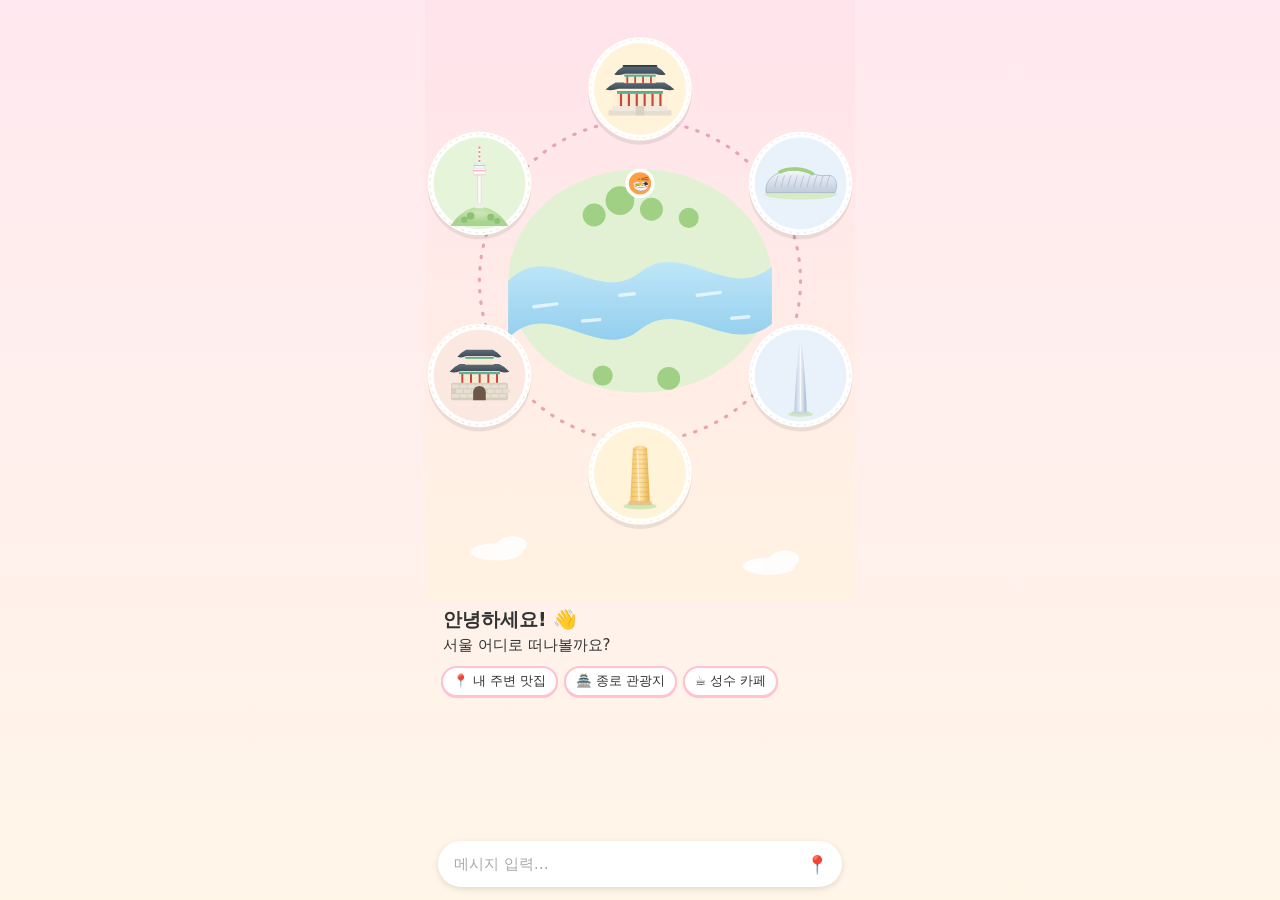
==== static/index.html @ 60876f50 "feat: 화면 뼈대와 S2a 첫 화면" ====
<!doctype html>
<html lang="ko">
<head>
  <meta charset="utf-8">
  <meta name="viewport" content="width=device-width, initial-scale=1, viewport-fit=cover">
  <meta name="theme-color" content="#ffe9f0">
  <title>서울 여행 친구</title>
  <link rel="stylesheet" href="css/app.css">
</head>
<body>
  <main class="app" id="app">
    <section class="home" id="home"></section>
    <section class="result" id="result" hidden></section>
    <form class="inp" id="inp" autocomplete="off">
      <input id="msg" name="message" type="text" maxlength="500" placeholder="메시지 입력…" aria-label="메시지 입력">
      <button type="button" class="gps" id="gps" aria-label="현재 위치 사용">📍</button>
    </form>
  </main>
  <script type="module" src="js/app.js"></script>
</body>
</html>
---- static/css/app.css ----
/* 서울 여행 친구 — 확정 시안(docs/superpowers/mockups) 색·크기를 393px 폭 기준으로 옮김 */
:root {
  --pink: #ff8fa3;
  --orange: #ff9f43;
  --cream: #fdf6e3;
  --bg-top: #ffe9f0;
  --bg-bottom: #fff6e8;
  --pink-line: #ffc2cf;
  --pink-soft: #ffd6df;
  --ink: #333;
  --brown: #5a4632;
  --muted: #aaa;
}

* { box-sizing: border-box; }
html, body { margin: 0; height: 100%; }
body {
  background: linear-gradient(var(--bg-top), var(--bg-bottom)) fixed;
  color: var(--ink);
  font-family: "Pretendard", "Apple SD Gothic Neo", "Malgun Gothic", "Noto Sans KR", system-ui, sans-serif;
  font-size: 15px;
  -webkit-tap-highlight-color: transparent;
}
button { font: inherit; color: inherit; cursor: pointer; }
[hidden] { display: none !important; }

.app {
  max-width: 430px;
  margin: 0 auto;
  height: 100vh;
  height: 100dvh;
  display: flex;
  flex-direction: column;
  background: linear-gradient(var(--bg-top), var(--bg-bottom));
  overflow: hidden;
  position: relative;
}

/* ---------- 첫 화면 S2a ---------- */
.home { flex: 1; min-height: 0; overflow-y: auto; display: flex; flex-direction: column; }
.home-art { display: block; width: 100%; flex-shrink: 0; }
@keyframes bob { 0%, 100% { transform: translateY(0); } 50% { transform: translateY(-4px); } }
.bob { animation: bob 1.8s ease-in-out infinite; }
.hello { padding: 4px 18px 10px; line-height: 1.45; font-size: 15px; }
.hello b { font-size: 19px; display: block; margin-bottom: 1px; }
.home-chips { display: flex; flex-wrap: wrap; gap: 6px; padding: 0 16px 12px; }
.home-chip {
  font-size: 12.5px; padding: 5px 10px; border-radius: 999px; background: #fff; white-space: nowrap;
  border: 2px solid var(--pink-line); box-shadow: 0 1px 0 var(--pink-line);
}
.home-chip:active { transform: translateY(1px); box-shadow: none; }

/* ---------- 입력창 ---------- */
.inp {
  margin: 0 13px 13px; flex-shrink: 0;
  display: flex; align-items: center; gap: 8px;
  background: #fff; border-radius: 999px; padding: 6px 8px 6px 16px;
  box-shadow: 0 2px 6px rgba(0, 0, 0, .12);
}
.inp input {
  flex: 1; min-width: 0; border: 0; outline: 0; background: transparent;
  font: inherit; font-size: 15px; color: var(--ink); padding: 5px 0;
}
.inp input::placeholder { color: var(--muted); }
.inp .gps {
  margin-left: auto; border: 0; background: transparent; font-size: 18px;
  width: 34px; height: 34px; border-radius: 50%; display: flex; align-items: center; justify-content: center;
}
.inp .gps.on { background: #e9f1ff; box-shadow: 0 0 0 2px #4f8cff55; }
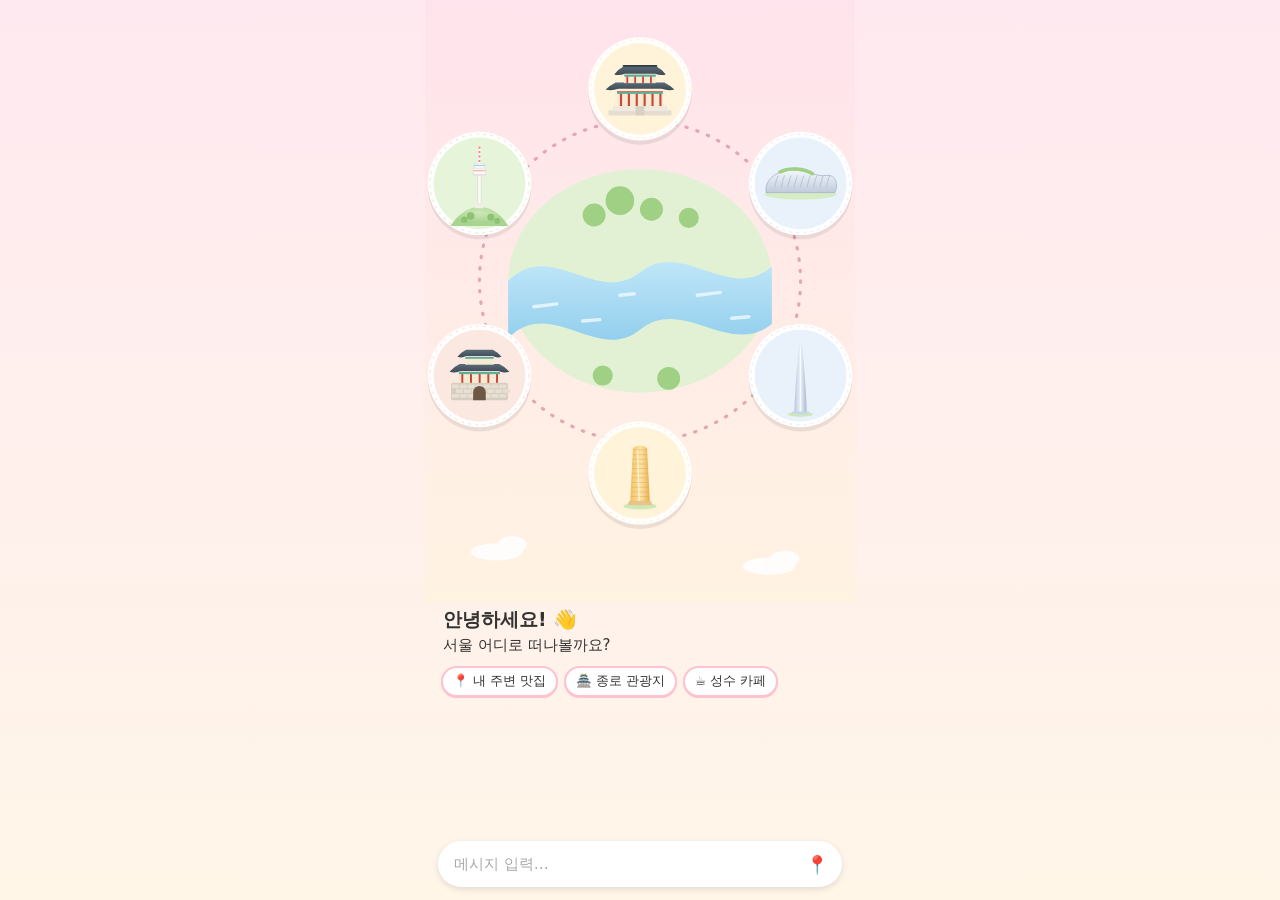
==== commit 3dc68891: "style: 결과 화면 제목을 고운돋움 서체로 Co-Authored-By: Claude Opus 5.5 <noreply@anthropic.com>" ====
--- a/static/index.html
+++ b/static/index.html
@@ -5,6 +5,9 @@
   <meta name="viewport" content="width=device-width, initial-scale=1, viewport-fit=cover">
   <meta name="theme-color" content="#ffe9f0">
   <title>서울 여행 친구</title>
+  <link rel="preconnect" href="https://fonts.googleapis.com">
+  <link rel="preconnect" href="https://fonts.gstatic.com" crossorigin>
+  <link rel="stylesheet" href="https://fonts.googleapis.com/css2?family=Gowun+Dodum&amp;display=swap">
   <link rel="stylesheet" href="css/app.css">
 </head>
 <body>
--- a/static/css/app.css
+++ b/static/css/app.css
@@ -39,8 +39,13 @@
 /* ---------- 첫 화면 S2a ---------- */
 .home { flex: 1; min-height: 0; overflow-y: auto; display: flex; flex-direction: column; }
 .home-art { display: block; width: 100%; flex-shrink: 0; }
-@keyframes bob { 0%, 100% { transform: translateY(0); } 50% { transform: translateY(-4px); } }
-.bob { animation: bob 1.8s ease-in-out infinite; }
+/* 포인터를 따라다니는 🎒 (follower.js) — 클릭을 막지 않음 */
+.follower {
+  position: fixed; left: 0; top: 0; z-index: 50; pointer-events: none; user-select: none;
+  font-size: 24px; line-height: 1; opacity: 0; transition: opacity .35s ease;
+  will-change: transform; filter: drop-shadow(0 2px 2px rgba(200, 90, 120, .25));
+}
+.follower.show { opacity: 1; }
 .hello { padding: 4px 18px 10px; line-height: 1.45; font-size: 15px; }
 .hello b { font-size: 19px; display: block; margin-bottom: 1px; }
 .home-chips { display: flex; flex-wrap: wrap; gap: 6px; padding: 0 16px 12px; }
@@ -67,3 +72,132 @@
   width: 34px; height: 34px; border-radius: 50%; display: flex; align-items: center; justify-content: center;
 }
 .inp .gps.on { background: #e9f1ff; box-shadow: 0 0 0 2px #4f8cff55; }
+
+/* ---------- 일러스트 지도 (시안 result-screen.html) ---------- */
+.map {
+  position: relative; margin: 0 13px; flex-shrink: 0;
+  aspect-ratio: 4 / 3.5; border-radius: 26px; overflow: hidden;
+  border: 3px solid #fff; box-shadow: 0 2px 10px rgba(220, 120, 150, .2);
+  background: var(--cream);
+}
+.map svg { position: absolute; inset: 0; width: 100%; height: 100%; display: block; }
+.pin {
+  position: absolute; transform: translate(-50%, -42px);
+  display: flex; flex-direction: column; align-items: center;
+  background: none; border: 0; padding: 0; margin: 0;
+  font-size: 12px; font-weight: 700; color: var(--brown); z-index: 1;
+}
+.pin .head {
+  width: 36px; height: 36px; border-radius: 50% 50% 50% 0; transform: rotate(-45deg);
+  display: flex; align-items: center; justify-content: center;
+  border: 2.5px solid #fff; box-shadow: 0 2px 5px rgba(0, 0, 0, .25); transition: transform .15s;
+}
+.pin .head span { transform: rotate(45deg); font-size: 18px; line-height: 1; }
+.pin.on { z-index: 3; }
+.pin.on .head { transform: rotate(-45deg) scale(1.25); }
+.pin .lbl {
+  margin-top: 4px; background: #fff; padding: 1px 8px; border-radius: 9px; white-space: nowrap;
+  box-shadow: 0 1px 3px rgba(0, 0, 0, .15); max-width: 130px; overflow: hidden; text-overflow: ellipsis;
+}
+.pin.on .lbl { margin-top: 9px; }
+.pin.nolbl .lbl { visibility: hidden; }
+.pin.tour .head { background: var(--pink); }
+.pin.food .head { background: var(--orange); }
+.me {
+  position: absolute; width: 18px; height: 18px; border-radius: 50%; background: #4f8cff;
+  border: 3px solid #fff; box-shadow: 0 0 0 8px rgba(79, 140, 255, .2); transform: translate(-50%, -50%); z-index: 0;
+}
+.legend {
+  position: absolute; left: 10px; bottom: 10px; background: #fffd; padding: 3px 10px;
+  border-radius: 10px; font-size: 12px; color: var(--brown); z-index: 4;
+}
+.legend.up { bottom: auto; top: 10px; } /* .top은 상단 바 클래스와 겹쳐서 쓰지 않음 */
+
+/* ---------- 결과 화면 (시안 result-screen.html / result-folded-b.html) ---------- */
+.result { flex: 1; min-height: 0; display: flex; flex-direction: column; }
+.top {
+  display: flex; justify-content: space-between; align-items: center;
+  padding: 10px 16px; font-weight: 700; font-size: 17px; flex-shrink: 0;
+}
+.top .brand { display: inline-flex; align-items: center; gap: 6px; }
+.top .brand-ico { font-size: 17px; line-height: 1; }
+/* 제목만 고운돋움 (Google Fonts, SIL OFL). 굵은 굵기가 없는 서체라 400 고정. 실패하면 기본 서체로 */
+.top .brand-name {
+  font-family: "Gowun Dodum", "Pretendard", "Apple SD Gothic Neo", "Malgun Gothic", "Noto Sans KR", system-ui, sans-serif;
+  font-weight: 400; font-size: 22px; line-height: 1.2;
+}
+.top .toggle {
+  border: 0; background: none; padding: 4px 0; font-weight: 400; color: #c07a8a; font-size: 14px;
+}
+
+/* 정보 카드 */
+.card {
+  position: relative; margin: 10px 13px 0; flex-shrink: 0;
+  background: #fff; border-radius: 22px; box-shadow: 0 6px 16px rgba(200, 90, 120, .15);
+  padding: 12px; display: flex; gap: 12px;
+  animation: pop .18s ease-out;
+}
+@keyframes pop { from { transform: translateY(6px); opacity: 0; } to { transform: none; opacity: 1; } }
+.card .img {
+  position: relative; width: 80px; height: 80px; border-radius: 17px; flex-shrink: 0; overflow: hidden;
+  display: flex; align-items: center; justify-content: center; font-size: 36px;
+}
+.card .img.food { background: #ffe2c4; }
+.card .img.tour { background: #ffd9e1; }
+.card .img img { position: absolute; inset: 0; width: 100%; height: 100%; object-fit: cover; }
+.card .body { flex: 1; min-width: 0; }
+.card .name { padding-right: 18px; }
+.card b { font-size: 17px; }
+.card .row { font-size: 14px; color: #666; margin-top: 4px; line-height: 1.35; word-break: keep-all; overflow-wrap: break-word; }
+.card .row .none { color: #aaa; }
+.card .tag { display: inline-block; font-size: 12px; padding: 1px 9px; border-radius: 999px; margin-left: 5px; vertical-align: 2px; }
+.card .tag.food { background: #fff1e0; color: #c46a12; }
+.card .tag.tour { background: #ffe6ec; color: #c4506b; }
+.card .x {
+  position: absolute; top: 8px; right: 10px; border: 0; background: none; color: #bbb; font-size: 16px; padding: 4px;
+}
+
+/* 대화 */
+.chat { flex: 1; min-height: 0; overflow-y: auto; padding: 8px 16px; scroll-behavior: smooth; }
+.bub { padding: 10px 15px; border-radius: 20px; margin: 8px 0; max-width: 86%; line-height: 1.45; width: fit-content; word-break: keep-all; overflow-wrap: break-word; }
+.bub.u { background: var(--pink); color: #fff; margin-left: auto; border-bottom-right-radius: 6px; }
+.bub.b { background: #fff; border-bottom-left-radius: 6px; box-shadow: 0 1px 0 var(--pink-soft); }
+.bub.err { color: #c4506b; box-shadow: 0 0 0 1.5px #ffb3c1; }
+.bub.typing { display: flex; gap: 5px; padding: 14px 16px; }
+.bub.typing i { width: 7px; height: 7px; border-radius: 50%; background: #e3a6b4; animation: blink 1s infinite ease-in-out; }
+.bub.typing i:nth-child(2) { animation-delay: .15s; }
+.bub.typing i:nth-child(3) { animation-delay: .3s; }
+@keyframes blink { 0%, 80%, 100% { opacity: .3; transform: translateY(0); } 40% { opacity: 1; transform: translateY(-3px); } }
+
+/* 접힘 B안: 요약 바 + 장소 칩 */
+.fold {
+  margin: 0 13px; flex-shrink: 0; width: auto; text-align: left;
+  background: #fff; border: 0; border-radius: 22px; padding: 11px 15px;
+  display: flex; align-items: center; gap: 10px;
+  box-shadow: 0 2px 10px rgba(220, 120, 150, .18); font-size: 15px;
+}
+.fold .mini {
+  width: 56px; height: 38px; border-radius: 11px; background: var(--cream); position: relative;
+  overflow: hidden; flex-shrink: 0; border: 2px solid #ffe0e8;
+}
+.fold .mini i { position: absolute; width: 9px; height: 9px; border-radius: 50%; transform: translate(-50%, -50%); }
+.fold .sum { min-width: 0; display: flex; white-space: nowrap; }
+.fold .sum b { overflow: hidden; text-overflow: ellipsis; }
+.fold .sum span { flex-shrink: 0; margin-left: .3em; }
+.fold .open { margin-left: auto; color: #ff6b8a; font-weight: 700; font-size: 14px; white-space: nowrap; }
+.chips {
+  display: flex; gap: 8px; overflow-x: auto; padding: 10px 13px 2px; flex-shrink: 0;
+  scrollbar-width: none;
+}
+.chips::-webkit-scrollbar { display: none; }
+.chip {
+  flex-shrink: 0; background: #fff; border-radius: 999px; padding: 6px 13px; font-size: 14px;
+  box-shadow: 0 1px 3px rgba(0, 0, 0, .08); border: 2px solid; white-space: nowrap;
+}
+.chip.food { border-color: #ffc58f; }
+.chip.tour { border-color: #ffb3c1; }
+.chip[aria-pressed="true"] { background: #fff7f9; }
+.chip.food[aria-pressed="true"] { border-color: var(--orange); }
+.chip.tour[aria-pressed="true"] { border-color: var(--pink); }
+.inp .gps.wait { opacity: .5; animation: blink 1s infinite ease-in-out; }
+.inp .gps:disabled { cursor: default; }
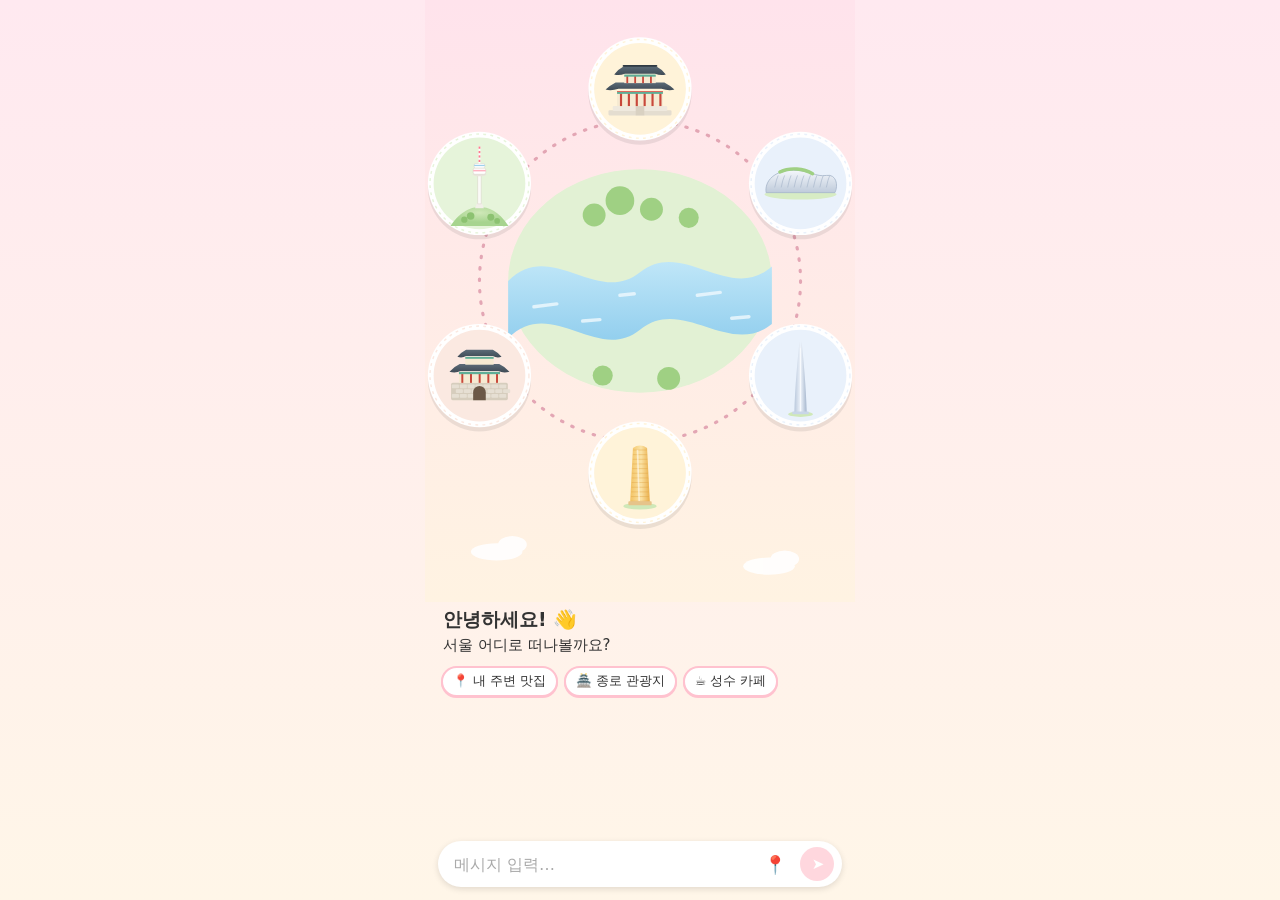
==== commit 3ebc9f60: "fix: 입력창에 보내기 버튼 추가, 입력 글자 16px로 iPhone 자동 확대 막기" ====
--- a/static/index.html
+++ b/static/index.html
@@ -7,7 +7,7 @@
   <title>서울 여행 친구</title>
   <link rel="preconnect" href="https://fonts.googleapis.com">
   <link rel="preconnect" href="https://fonts.gstatic.com" crossorigin>
-  <link rel="stylesheet" href="https://fonts.googleapis.com/css2?family=Gowun+Dodum&amp;display=swap">
+  <link rel="stylesheet" href="https://fonts.googleapis.com/css2?family=Jua&amp;display=swap">
   <link rel="stylesheet" href="css/app.css">
 </head>
 <body>
@@ -17,6 +17,7 @@
     <form class="inp" id="inp" autocomplete="off">
       <input id="msg" name="message" type="text" maxlength="500" placeholder="메시지 입력…" aria-label="메시지 입력">
       <button type="button" class="gps" id="gps" aria-label="현재 위치 사용">📍</button>
+      <button type="submit" class="send" id="send" aria-label="보내기" disabled>➤</button>
     </form>
   </main>
   <script type="module" src="js/app.js"></script>
--- a/static/css/app.css
+++ b/static/css/app.css
@@ -38,7 +38,8 @@
 
 /* ---------- 첫 화면 S2a ---------- */
 .home { flex: 1; min-height: 0; overflow-y: auto; display: flex; flex-direction: column; }
-.home-art { display: block; width: 100%; flex-shrink: 0; }
+/* 화면이 짧으면(9:16 휴대폰) 그림이 줄어들어 인사말·칩이 입력창에 가리지 않게 함 (늘어나지는 않음) */
+.home-art { display: block; width: 100%; flex: 0 1 auto; min-height: 220px; }
 /* 포인터를 따라다니는 🎒 (follower.js) — 클릭을 막지 않음 */
 .follower {
   position: fixed; left: 0; top: 0; z-index: 50; pointer-events: none; user-select: none;
@@ -64,13 +65,23 @@
 }
 .inp input {
   flex: 1; min-width: 0; border: 0; outline: 0; background: transparent;
-  font: inherit; font-size: 15px; color: var(--ink); padding: 5px 0;
+  /* 16px 미만이면 iPhone Safari가 입력창을 누를 때 화면을 확대하고 되돌리지 않음 */
+  font: inherit; font-size: 16px; color: var(--ink); padding: 5px 0;
 }
 .inp input::placeholder { color: var(--muted); }
 .inp .gps {
   margin-left: auto; border: 0; background: transparent; font-size: 18px;
   width: 34px; height: 34px; border-radius: 50%; display: flex; align-items: center; justify-content: center;
 }
+/* 보내기: 분홍 동그라미, 글자가 없거나 답을 기다리는 중이면 흐리게 */
+.inp .send {
+  flex-shrink: 0; border: 0; width: 34px; height: 34px; border-radius: 50%;
+  background: var(--pink); color: #fff; font-size: 15px; line-height: 1;
+  display: flex; align-items: center; justify-content: center; padding: 0 0 0 2px;
+  box-shadow: 0 1px 0 var(--pink-line); transition: opacity .15s ease;
+}
+.inp .send:disabled { opacity: .35; cursor: default; box-shadow: none; }
+.inp .send:not(:disabled):active { transform: translateY(1px); }
 .inp .gps.on { background: #e9f1ff; box-shadow: 0 0 0 2px #4f8cff55; }
 
 /* ---------- 일러스트 지도 (시안 result-screen.html) ---------- */
@@ -79,6 +90,11 @@
   aspect-ratio: 4 / 3.5; border-radius: 26px; overflow: hidden;
   border: 3px solid #fff; box-shadow: 0 2px 10px rgba(220, 120, 150, .2);
   background: var(--cream);
+}
+/* 펼친 지도 바로 아래 얇은 손잡이 "▴ 지도 접기" (예전 상단 바 토글 글자 모양 그대로) */
+.handle {
+  display: block; width: 100%; flex-shrink: 0; text-align: center;
+  border: 0; background: none; padding: 4px 0; color: #c07a8a; font-size: 14px;
 }
 .map svg { position: absolute; inset: 0; width: 100%; height: 100%; display: block; }
 .pin {
@@ -119,14 +135,17 @@
   display: flex; justify-content: space-between; align-items: center;
   padding: 10px 16px; font-weight: 700; font-size: 17px; flex-shrink: 0;
 }
-.top .brand { display: inline-flex; align-items: center; gap: 6px; }
-.top .brand-ico { font-size: 17px; line-height: 1; }
-/* 제목만 고운돋움 (Google Fonts, SIL OFL). 굵은 굵기가 없는 서체라 400 고정. 실패하면 기본 서체로 */
+/* 워드마크 시안 A: 랜드마크 배지(40px) + Jua "서울 여행친구" 두 색 */
+.top .brand { display: inline-flex; align-items: center; gap: 8px; }
+.top .badge { width: 40px; height: 40px; flex-shrink: 0; perspective: 200px; }
+.top .badge svg { display: block; width: 40px; height: 40px; }
 .top .brand-name {
-  font-family: "Gowun Dodum", "Pretendard", "Apple SD Gothic Neo", "Malgun Gothic", "Noto Sans KR", system-ui, sans-serif;
-  font-weight: 400; font-size: 22px; line-height: 1.2;
-}
-.top .toggle {
+  font-family: "Jua", "Pretendard", "Apple SD Gothic Neo", "Malgun Gothic", "Noto Sans KR", system-ui, sans-serif;
+  font-weight: 400; font-size: 21px; line-height: 1.2; color: var(--brown);
+}
+.top .brand-name .seoul { color: #ff6f8d; }
+/* "새 대화": 예전 상단 "지도 접기" 토글 글자 모양 그대로 */
+.top .newchat {
   border: 0; background: none; padding: 4px 0; font-weight: 400; color: #c07a8a; font-size: 14px;
 }
 
@@ -152,6 +171,10 @@
 .card .row .none { color: #aaa; }
 .card .tag { display: inline-block; font-size: 12px; padding: 1px 9px; border-radius: 999px; margin-left: 5px; vertical-align: 2px; }
 .card .tag.food { background: #fff1e0; color: #c46a12; }
+/* 코스: 카드 칸 배지 · 칩 순번 원 */
+.card .step { display: inline-block; font-size: 12px; padding: 1px 8px; border-radius: 999px; margin-left: 5px; vertical-align: 2px; background: #fff; border: 1.5px solid #ffb3c1; color: #c4506b; }
+.chip .n.circle { display: inline-block; width: 18px; height: 18px; line-height: 18px; border-radius: 50%; background: var(--pink); color: #fff; text-align: center; font-size: 12px; margin-right: 5px; }
+.chip.food .n.circle { background: var(--orange); }
 .card .tag.tour { background: #ffe6ec; color: #c4506b; }
 .card .x {
   position: absolute; top: 8px; right: 10px; border: 0; background: none; color: #bbb; font-size: 16px; padding: 4px;
